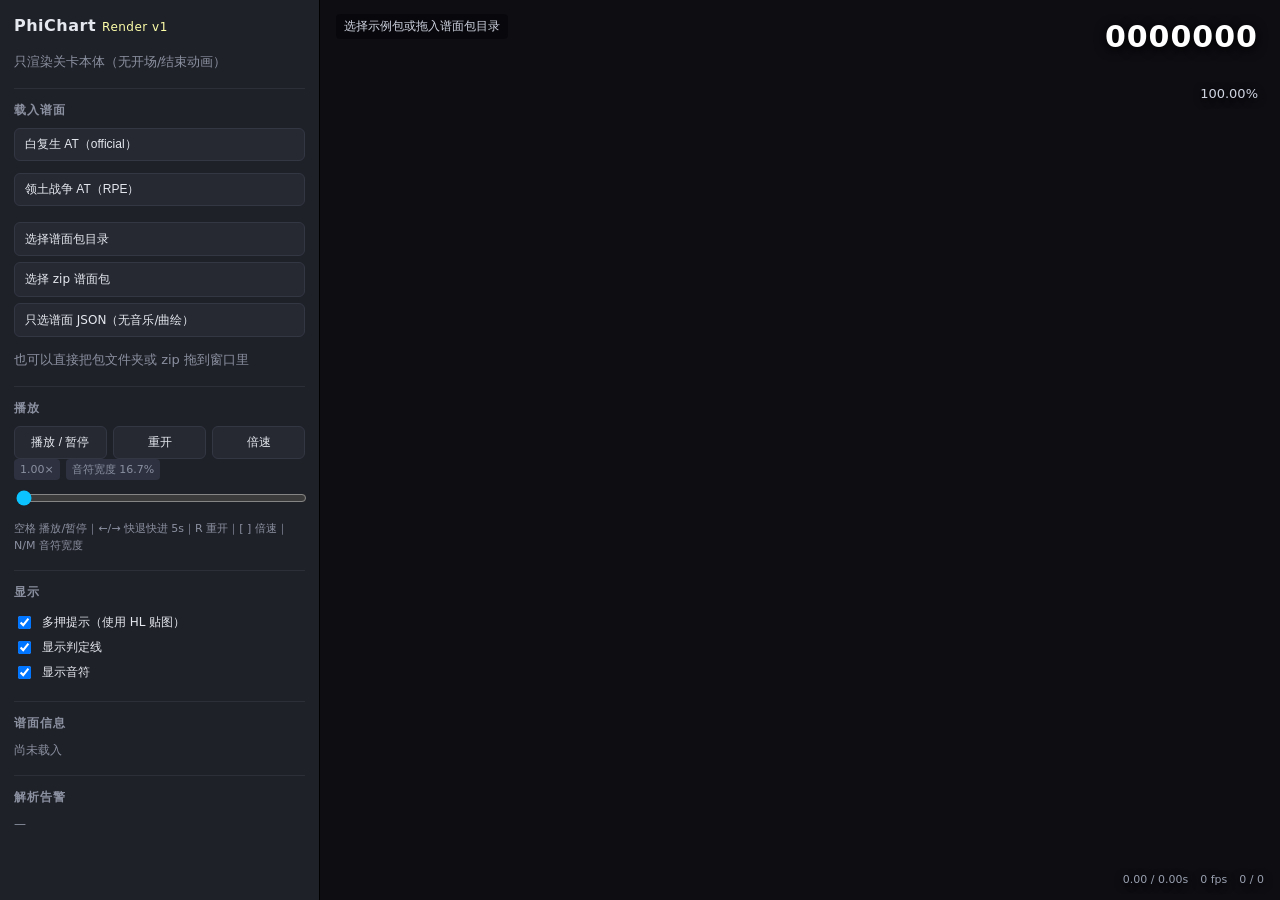
==== index.html @ 7cdf89f2 "feat(renderer): 第一版渲染器（官方格式为主，兼容 RPE 核心特性） - 内部统一模型（RPE 概念为超集、官方格式对齐）：拍/秒双时间轴、事件层、单位与类型编号归一化 - 解析：of" ====
<!doctype html>
<html lang="zh-CN">
  <head>
    <meta charset="utf-8" />
    <meta name="viewport" content="width=device-width, initial-scale=1" />
    <title>PhiChart Editor · 渲染器 v1</title>
    <link rel="stylesheet" href="styles.css" />
  </head>
  <body>
    <div id="boot">正在加载渲染器…</div>

    <aside id="panel">
      <header>
        <h1>PhiChart<span>Render v1</span></h1>
        <p class="dim">只渲染关卡本体（无开场/结束动画）</p>
      </header>

      <section>
        <h2>载入谱面</h2>
        <div id="samples" class="samples"></div>
        <label class="file">
          选择谱面包目录
          <input id="file-input" type="file" webkitdirectory multiple />
        </label>
        <label class="file">
          选择 zip 谱面包
          <input id="zip-input" type="file" accept=".zip" />
        </label>
        <label class="file">
          只选谱面 JSON（无音乐/曲绘）
          <input id="json-input" type="file" accept=".json,application/json" />
        </label>
        <p class="dim">也可以直接把包文件夹或 zip 拖到窗口里</p>
      </section>

      <section>
        <h2>播放</h2>
        <div class="row">
          <button id="btn-play">播放 / 暂停</button>
          <button id="btn-restart">重开</button>
          <button id="btn-rate">倍速</button>
        </div>
        <div class="row"><span id="rate" class="tag">1.00×</span><span id="note-width" class="tag">音符宽度</span></div>
        <input id="progress" type="range" min="0" max="100" value="0" step="0.1" />
        <div class="keys dim">空格 播放/暂停｜←/→ 快退快进 5s｜R 重开｜[ ] 倍速｜N/M 音符宽度</div>
      </section>

      <section>
        <h2>显示</h2>
        <label class="check"><input id="multi-hint" type="checkbox" checked /> 多押提示（使用 HL 贴图）</label>
        <label class="check"><input id="show-lines" type="checkbox" checked /> 显示判定线</label>
        <label class="check"><input id="show-notes" type="checkbox" checked /> 显示音符</label>
      </section>

      <section>
        <h2>谱面信息</h2>
        <div id="chart-info" class="info dim">尚未载入</div>
      </section>

      <section>
        <h2>解析告警</h2>
        <div id="warnings" class="warnings dim">—</div>
      </section>
    </aside>

    <main id="stage-wrap">
      <canvas id="stage"></canvas>
      <div id="hud">
        <div id="hud-score">0000000</div>
        <div id="hud-combo"></div>
        <div id="hud-acc">100.00%</div>
        <div id="hud-status">⏸ 暂停</div>
        <div class="bottom">
          <div id="hud-name"></div>
          <div id="hud-level"></div>
        </div>
        <div class="debug">
          <span id="hud-time">0.00 / 0.00s</span>
          <span id="hud-fps">0 fps</span>
          <span id="hud-notes">0 / 0</span>
        </div>
      </div>
    </main>

    <script type="module" src="src/app/main.js"></script>
  </body>
</html>
---- styles.css ----
:root {
  --bg: #17181d;
  --bg-2: #1f2128;
  --bg-3: #262932;
  --fg: #e6e8ef;
  --dim: #8b90a0;
  --accent: #feffa9;
  --accent-2: #0ac3ff;
  --warn: #ffb46b;
  --ok: #8ce99a;
  --panel-w: 320px;
}

* {
  box-sizing: border-box;
}

html,
body {
  margin: 0;
  height: 100%;
  background: var(--bg);
  color: var(--fg);
  font: 13px/1.55 "Segoe UI", "Microsoft YaHei", system-ui, sans-serif;
  overflow: hidden;
}

#boot {
  position: fixed;
  inset: 0;
  display: grid;
  place-items: center;
  background: var(--bg);
  color: var(--dim);
  z-index: 10;
}

#boot.hidden {
  display: none;
}

#panel {
  position: absolute;
  inset: 0 auto 0 0;
  width: var(--panel-w);
  padding: 14px 14px 24px;
  background: var(--bg-2);
  border-right: 1px solid #000;
  overflow-y: auto;
}

#panel header h1 {
  font-size: 16px;
  margin: 0 0 2px;
  letter-spacing: 0.5px;
}

#panel header h1 span {
  color: var(--accent);
  font-weight: 400;
  margin-left: 6px;
  font-size: 12px;
}

#panel section {
  margin-top: 16px;
  padding-top: 12px;
  border-top: 1px solid #2c2f38;
}

#panel h2 {
  font-size: 12px;
  text-transform: uppercase;
  letter-spacing: 1px;
  color: var(--dim);
  margin: 0 0 8px;
  font-weight: 600;
}

.dim {
  color: var(--dim);
}

.warn {
  color: var(--warn);
}

.ok {
  color: var(--ok);
}

.samples {
  display: flex;
  flex-direction: column;
  gap: 6px;
  margin-bottom: 10px;
}

button,
.file {
  display: block;
  width: 100%;
  padding: 7px 10px;
  margin-bottom: 6px;
  background: var(--bg-3);
  color: var(--fg);
  border: 1px solid #333743;
  border-radius: 6px;
  cursor: pointer;
  font-size: 12px;
  text-align: left;
}

button:hover,
.file:hover {
  background: #303442;
  border-color: #454b5c;
}

button:active {
  transform: translateY(1px);
}

.file input {
  display: none;
}

.row {
  display: flex;
  gap: 6px;
  align-items: center;
}

.row button {
  margin-bottom: 0;
  text-align: center;
}

.tag {
  background: #2d3140;
  border-radius: 4px;
  padding: 2px 6px;
  color: var(--dim);
  font-size: 11px;
  white-space: nowrap;
}

.check {
  display: flex;
  gap: 8px;
  align-items: center;
  padding: 3px 0;
  font-size: 12px;
  cursor: pointer;
}

.keys {
  font-size: 11px;
  margin-top: 8px;
}

.info {
  font-size: 12px;
}

.info b {
  color: var(--accent);
}

.warnings {
  font-size: 12px;
  max-height: 160px;
  overflow-y: auto;
}

input[type='range'] {
  width: 100%;
  margin-top: 10px;
  accent-color: var(--accent-2);
}

#stage-wrap {
  position: absolute;
  inset: 0 0 0 var(--panel-w);
  background: #0d0d12;
}

#stage {
  display: block;
  width: 100%;
  height: 100%;
}

#hud {
  position: absolute;
  inset: 0;
  pointer-events: none;
  font-family: "Segoe UI", "Microsoft YaHei", system-ui, sans-serif;
}

#hud-score {
  position: absolute;
  top: 14px;
  right: 22px;
  font-size: 30px;
  font-weight: 600;
  letter-spacing: 1px;
  color: #fff;
  text-shadow: 0 2px 12px #000;
  font-variant-numeric: tabular-nums;
}

#hud-combo {
  position: absolute;
  top: 52px;
  right: 22px;
  font-size: 22px;
  color: var(--accent);
  text-shadow: 0 2px 10px #000;
}

#hud-acc {
  position: absolute;
  top: 84px;
  right: 22px;
  font-size: 13px;
  color: #cfd3e0;
  text-shadow: 0 2px 8px #000;
}

#hud-status {
  position: absolute;
  top: 14px;
  left: 16px;
  font-size: 12px;
  color: #cfd3e0;
  background: rgba(0, 0, 0, 0.35);
  padding: 3px 8px;
  border-radius: 4px;
}

#hud .bottom {
  position: absolute;
  left: 16px;
  bottom: 12px;
  text-shadow: 0 2px 8px #000;
}

#hud-name {
  font-size: 16px;
  font-weight: 600;
}

#hud-level {
  font-size: 12px;
  color: #cfd3e0;
}

#hud .debug {
  position: absolute;
  right: 16px;
  bottom: 12px;
  display: flex;
  gap: 12px;
  font-size: 11px;
  color: #9aa0b0;
  text-shadow: 0 2px 8px #000;
  font-variant-numeric: tabular-nums;
}
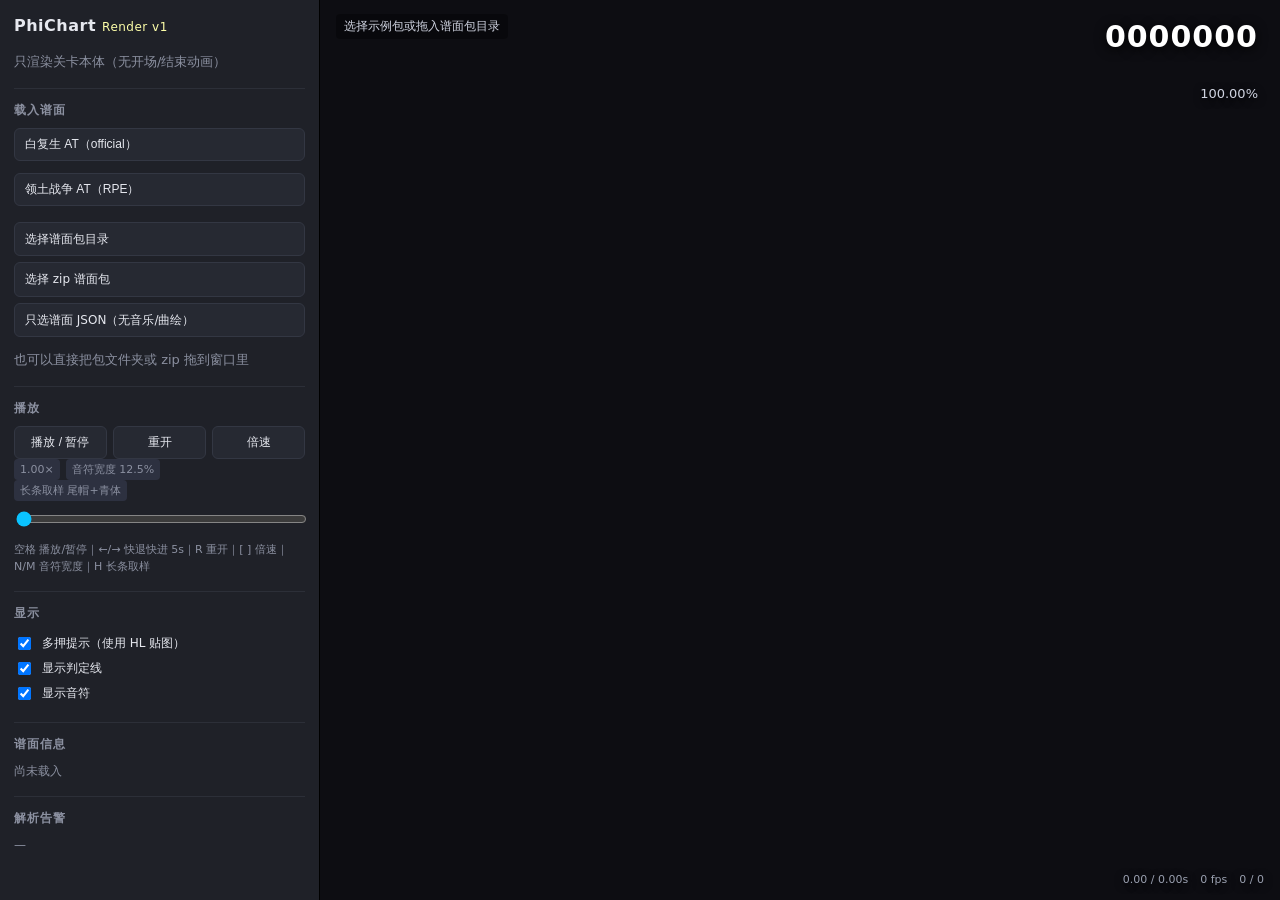
==== commit 1d3a6984: "feat(render): 长条取样方案可切换（默认「尾帽+青体」），并修正帧渲染工具的采样 bug 问题：Hold 长条上半段发灰发白，看起来像「头尾被拉得很长」 - 实测结论（tools/meas" ====
--- a/index.html
+++ b/index.html
@@ -41,8 +41,9 @@
           <button id="btn-rate">倍速</button>
         </div>
         <div class="row"><span id="rate" class="tag">1.00×</span><span id="note-width" class="tag">音符宽度</span></div>
+        <div class="row"><span id="hold-sample" class="tag">长条取样</span></div>
         <input id="progress" type="range" min="0" max="100" value="0" step="0.1" />
-        <div class="keys dim">空格 播放/暂停｜←/→ 快退快进 5s｜R 重开｜[ ] 倍速｜N/M 音符宽度</div>
+        <div class="keys dim">空格 播放/暂停｜←/→ 快退快进 5s｜R 重开｜[ ] 倍速｜N/M 音符宽度｜H 长条取样</div>
       </section>
 
       <section>
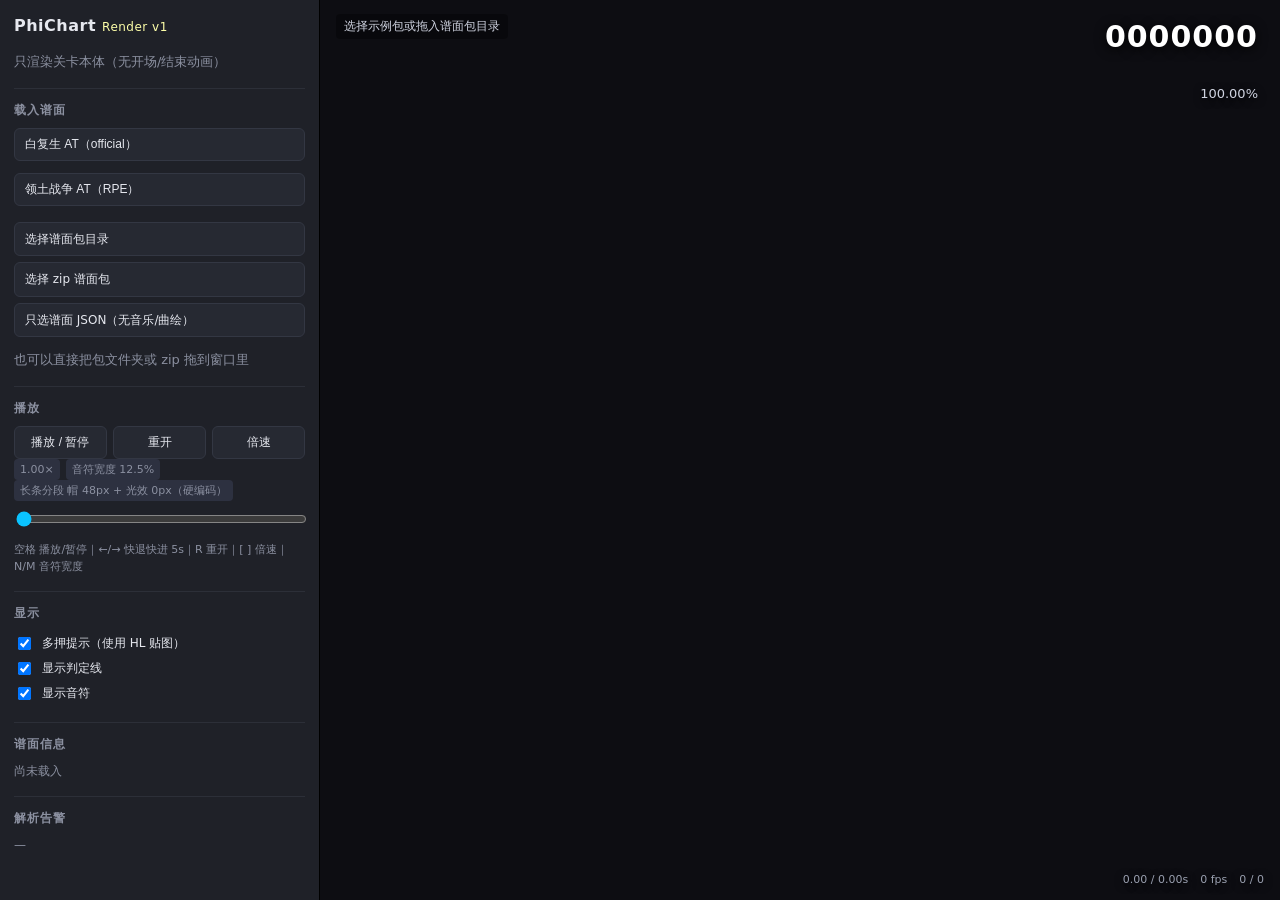
==== commit 7aefd1c7: "feat(render): 打击音效 + Hold/特效细节完善 + 积分边界 bug 修复（渲染器 v1 收尾） 长条（Hold） - 分段改为**硬编码**：源像素 [48px 光效][48px " ====
--- a/index.html
+++ b/index.html
@@ -43,7 +43,7 @@
         <div class="row"><span id="rate" class="tag">1.00×</span><span id="note-width" class="tag">音符宽度</span></div>
         <div class="row"><span id="hold-sample" class="tag">长条取样</span></div>
         <input id="progress" type="range" min="0" max="100" value="0" step="0.1" />
-        <div class="keys dim">空格 播放/暂停｜←/→ 快退快进 5s｜R 重开｜[ ] 倍速｜N/M 音符宽度｜H 长条取样</div>
+        <div class="keys dim">空格 播放/暂停｜←/→ 快退快进 5s｜R 重开｜[ ] 倍速｜N/M 音符宽度</div>
       </section>
 
       <section>
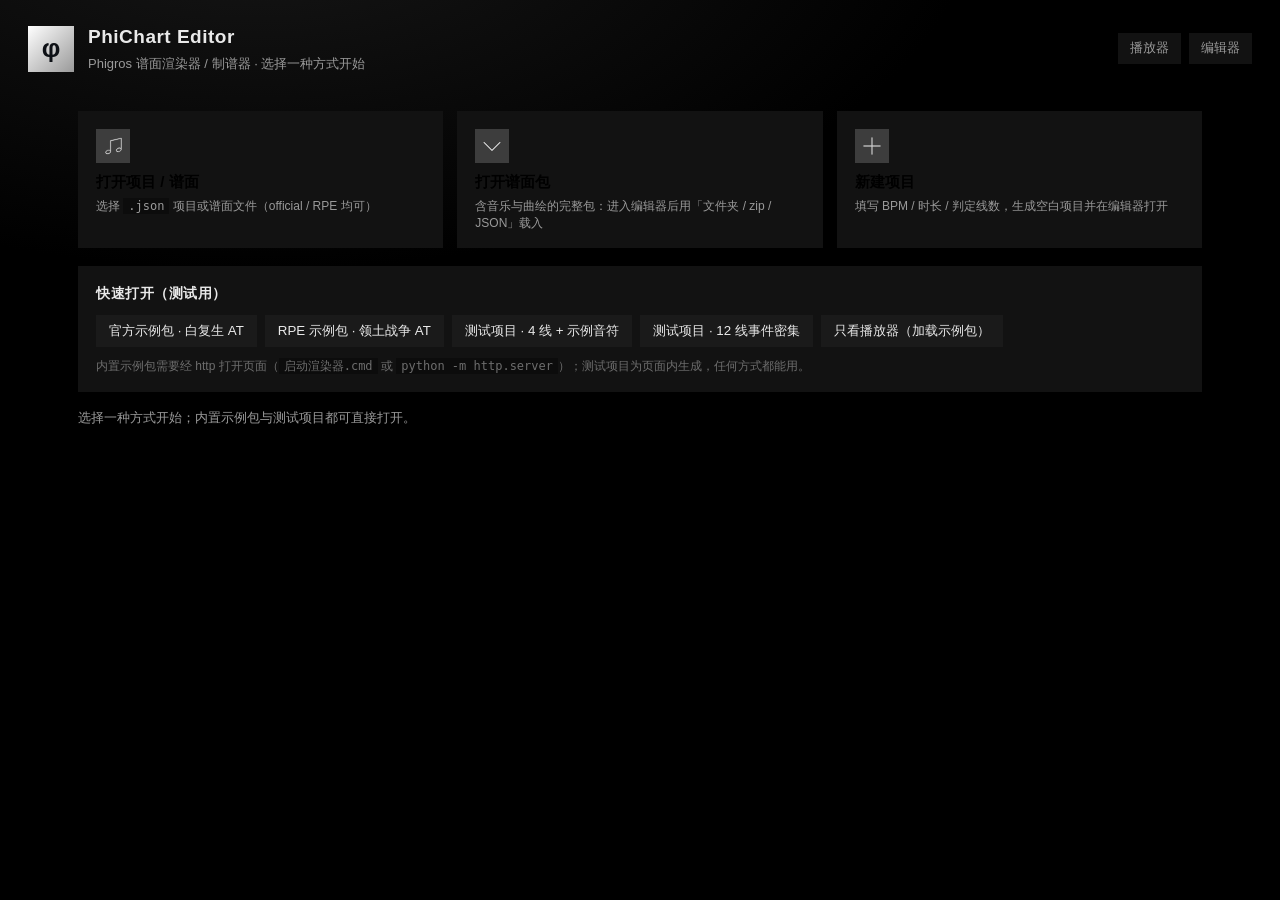
==== commit 5ef7a6ce: "refactor(pages): index.html 改为开始页，播放器移到 player.html - index.html：开始页（原 start.html 的内容），站点根路径直接进开始页 -" ====
--- a/index.html
+++ b/index.html
@@ -3,86 +3,85 @@
   <head>
     <meta charset="utf-8" />
     <meta name="viewport" content="width=device-width, initial-scale=1" />
-    <title>PhiChart Editor · 渲染器 v1</title>
-    <link rel="stylesheet" href="styles.css" />
+    <title>PhiChart Editor · 开始</title>
+    <link rel="stylesheet" href="start.css" />
   </head>
-  <body>
-    <div id="boot">正在加载渲染器…</div>
+  <body class="st">
+    <header class="st-head">
+      <div class="st-brand">
+        <div class="st-logo">φ</div>
+        <div>
+          <h1>PhiChart Editor</h1>
+          <p class="dim" id="st-subtitle">Phigros 谱面渲染器 / 制谱器 · 选择一种方式开始</p>
+        </div>
+      </div>
+      <nav class="st-links">
+        <a class="st-link" href="player.html" title="只播放与查看谱面">播放器</a>
+        <a class="st-link" href="edit.html" title="直接进入编辑器">编辑器</a>
+      </nav>
+    </header>
 
-    <aside id="panel">
-      <header>
-        <h1>PhiChart<span>Render v1</span></h1>
-        <p class="dim">只渲染关卡本体（无开场/结束动画）</p>
-      </header>
+    <main class="st-main">
+      <!-- 主操作 -->
+      <section class="st-cards">
+        <button class="st-card" id="st-open-project" type="button">
+          <span class="st-card-ico" data-icon="note"></span>
+          <span class="st-card-title">打开项目 / 谱面</span>
+          <span class="st-card-desc">选择 <code>.json</code> 项目或谱面文件（official / RPE 均可）</span>
+        </button>
 
-      <section>
-        <h2>载入谱面</h2>
-        <div id="samples" class="samples"></div>
-        <label class="file">
-          选择谱面包目录
-          <input id="file-input" type="file" webkitdirectory multiple />
-        </label>
-        <label class="file">
-          选择 zip 谱面包
-          <input id="zip-input" type="file" accept=".zip" />
-        </label>
-        <label class="file">
-          只选谱面 JSON（无音乐/曲绘）
-          <input id="json-input" type="file" accept=".json,application/json" />
-        </label>
-        <p class="dim">也可以直接把包文件夹或 zip 拖到窗口里</p>
+        <button class="st-card" id="st-open-package" type="button">
+          <span class="st-card-ico" data-icon="expand"></span>
+          <span class="st-card-title">打开谱面包</span>
+          <span class="st-card-desc">含音乐与曲绘的完整包：进入编辑器后用「文件夹 / zip / JSON」载入</span>
+        </button>
+
+        <button class="st-card" id="st-new-project" type="button">
+          <span class="st-card-ico" data-icon="add"></span>
+          <span class="st-card-title">新建项目</span>
+          <span class="st-card-desc">填写 BPM / 时长 / 判定线数，生成空白项目并在编辑器打开</span>
+        </button>
       </section>
 
-      <section>
-        <h2>播放</h2>
-        <div class="row">
-          <button id="btn-play">播放 / 暂停</button>
-          <button id="btn-restart">重开</button>
-          <button id="btn-rate">倍速</button>
+      <!-- 新建项目参数（点「新建项目」后展开） -->
+      <section class="st-form hidden" id="st-form">
+        <h2>新建项目</h2>
+        <div class="st-fields">
+          <label>项目名<input id="st-f-name" type="text" value="未命名项目" /></label>
+          <label>BPM<input id="st-f-bpm" type="number" value="174" min="1" max="1000" /></label>
+          <label>时长（秒）<input id="st-f-sec" type="number" value="60" min="5" max="900" /></label>
+          <label>判定线数<input id="st-f-lines" type="number" value="4" min="1" max="24" /></label>
+          <label class="st-check"><input id="st-f-demo" type="checkbox" /> 同时放入示例音符与事件（便于测试）</label>
         </div>
-        <div class="row"><span id="rate" class="tag">1.00×</span><span id="note-width" class="tag">音符宽度</span></div>
-        <div class="row"><span id="hold-sample" class="tag">长条取样</span></div>
-        <input id="progress" type="range" min="0" max="100" value="0" step="0.1" />
-        <div class="keys dim">空格 播放/暂停｜←/→ 快退快进 5s｜R 重开｜[ ] 倍速｜N/M 音符宽度</div>
+        <div class="st-form-actions">
+          <button class="st-btn primary" id="st-form-create" type="button">创建并打开编辑器</button>
+          <button class="st-btn" id="st-form-test" type="button">改为创建「测试项目」</button>
+          <button class="st-btn" id="st-form-cancel" type="button">取消</button>
+        </div>
+        <p class="st-note">
+          新建项目目前生成的是 <b>官方格式（formatVersion 3）</b>的骨架；自有项目格式与保存功能按 README 路线图在阶段 1–2 实现。
+        </p>
       </section>
 
-      <section>
-        <h2>显示</h2>
-        <label class="check"><input id="multi-hint" type="checkbox" checked /> 多押提示（使用 HL 贴图）</label>
-        <label class="check"><input id="show-lines" type="checkbox" checked /> 显示判定线</label>
-        <label class="check"><input id="show-notes" type="checkbox" checked /> 显示音符</label>
+      <!-- 测试用快速入口 -->
+      <section class="st-quick">
+        <h2>快速打开（测试用）</h2>
+        <div class="st-chips">
+          <button class="st-chip" id="st-open-official" type="button">官方示例包 · 白复生 AT</button>
+          <button class="st-chip" id="st-open-rpe" type="button">RPE 示例包 · 领土战争 AT</button>
+          <button class="st-chip" id="st-open-test" type="button">测试项目 · 4 线 + 示例音符</button>
+          <button class="st-chip" id="st-open-test-lines" type="button">测试项目 · 12 线事件密集</button>
+          <button class="st-chip" id="st-open-player" type="button">只看播放器（加载示例包）</button>
+        </div>
+        <p class="st-note" id="st-quick-note">
+          内置示例包需要经 http 打开页面（<code>启动渲染器.cmd</code> 或 <code>python -m http.server</code>）；测试项目为页面内生成，任何方式都能用。
+        </p>
       </section>
 
-      <section>
-        <h2>谱面信息</h2>
-        <div id="chart-info" class="info dim">尚未载入</div>
-      </section>
-
-      <section>
-        <h2>解析告警</h2>
-        <div id="warnings" class="warnings dim">—</div>
-      </section>
-    </aside>
-
-    <main id="stage-wrap">
-      <canvas id="stage"></canvas>
-      <div id="hud">
-        <div id="hud-score">0000000</div>
-        <div id="hud-combo"></div>
-        <div id="hud-acc">100.00%</div>
-        <div id="hud-status">⏸ 暂停</div>
-        <div class="bottom">
-          <div id="hud-name"></div>
-          <div id="hud-level"></div>
-        </div>
-        <div class="debug">
-          <span id="hud-time">0.00 / 0.00s</span>
-          <span id="hud-fps">0 fps</span>
-          <span id="hud-notes">0 / 0</span>
-        </div>
-      </div>
+      <section class="st-status" id="st-status"></section>
     </main>
 
-    <script type="module" src="src/app/main.js"></script>
+    <input type="file" id="st-file" accept=".json,application/json" style="display: none" />
+    <script type="module" src="src/start/main.js"></script>
   </body>
 </html>
--- a/start.css
+++ b/start.css
@@ -0,0 +1,288 @@
+/* ─────────────────────────────────────────────────────────────
+   开始页：引导「打开项目 / 打开包 / 新建项目」+ 测试用快速入口
+   与编辑器同一套暗色扁平风格
+   ───────────────────────────────────────────────────────────── */
+
+:root {
+  /* 与编辑器一致：中性灰 / 黑色阶，无边框、直角、扁平 */
+  --bg: #000000;
+  --panel: #121212;
+  --panel-2: #1a1a1a;
+  --panel-3: #242424;
+  --panel-4: #2e2e2e;
+  --line: rgba(255, 255, 255, 0.08);
+  --text: #e9e9e9;
+  --dim: #9a9a9a;
+  --dim-2: #6d6d6d;
+  --accent: #ffffff;
+  --accent-2: #cccccc;
+  --ok: #5fce8f;
+}
+
+* {
+  box-sizing: border-box;
+}
+html,
+body {
+  margin: 0;
+  min-height: 100%;
+}
+body.st {
+  background: radial-gradient(1200px 600px at 20% -10%, #171717 0%, var(--bg) 60%);
+  color: var(--text);
+  font: 13px/1.6 -apple-system, "Segoe UI", "Microsoft YaHei", Roboto, sans-serif;
+  display: flex;
+  flex-direction: column;
+}
+.dim {
+  color: var(--dim);
+}
+code {
+  background: #00000055;
+  padding: 1px 5px;
+  border-radius: 0;
+  font-size: 12px;
+}
+.hidden {
+  display: none !important;
+}
+
+/* 图标（与编辑器一致：CSS mask 上色，跟随 currentColor） */
+.ic {
+  display: inline-block;
+  vertical-align: -2px;
+  flex: 0 0 auto;
+  background-color: currentColor;
+  -webkit-mask: var(--ic-url) center / contain no-repeat;
+  mask: var(--ic-url) center / contain no-repeat;
+}
+
+/* ── 头部 ── */
+.st-head {
+  display: flex;
+  align-items: center;
+  gap: 16px;
+  padding: 22px 28px 10px;
+}
+.st-brand {
+  display: flex;
+  align-items: center;
+  gap: 14px;
+  flex: 1;
+  min-width: 0;
+}
+.st-logo {
+  width: 46px;
+  height: 46px;
+  border-radius: 0;
+  display: grid;
+  place-items: center;
+  font-size: 26px;
+  font-weight: 700;
+  color: #0e1116;
+  background: linear-gradient(135deg, #ffffff, #9a9a9a);
+}
+.st-head h1 {
+  margin: 0;
+  font-size: 19px;
+  letter-spacing: 0.5px;
+}
+.st-head p {
+  margin: 2px 0 0;
+}
+.st-links {
+  display: flex;
+  gap: 8px;
+}
+.st-link {
+  color: var(--dim);
+  text-decoration: none;
+  padding: 5px 12px;
+  border: 0;
+  border-radius: 0;
+  background: var(--panel);
+  white-space: nowrap;
+}
+.st-link:hover {
+  color: var(--text);
+  background: var(--panel-3);
+}
+
+/* ── 主体 ── */
+.st-main {
+  flex: 1;
+  padding: 8px 28px 40px;
+  max-width: 1180px;
+  width: 100%;
+  margin: 0 auto;
+}
+.st-cards {
+  display: grid;
+  grid-template-columns: repeat(auto-fit, minmax(240px, 1fr));
+  gap: 14px;
+  margin: 18px 0 8px;
+}
+.st-card {
+  display: flex;
+  flex-direction: column;
+  align-items: flex-start;
+  gap: 6px;
+  padding: 18px 18px 16px;
+  text-align: left;
+  background: var(--panel);
+  border: 0;
+  border-radius: 0;
+  cursor: pointer;
+  transition: transform 0.08s ease, border-color 0.12s ease, background 0.12s ease;
+}
+.st-card:hover {
+  background: var(--panel-2);
+  transform: translateY(-1px);
+}
+.st-card-ico {
+  width: 34px;
+  height: 34px;
+  display: grid;
+  place-items: center;
+  border-radius: 0;
+  color: #f0f0f0;
+  background: color-mix(in srgb, var(--accent) 18%, transparent);
+  border: 0;
+  margin-bottom: 4px;
+}
+.st-card-ico .ic {
+  width: 18px;
+  height: 18px;
+}
+.st-card-title {
+  font-size: 15px;
+  font-weight: 600;
+}
+.st-card-desc {
+  color: var(--dim);
+  font-size: 12px;
+}
+
+/* ── 新建项目表单 ── */
+.st-form {
+  margin: 14px 0;
+  padding: 16px 18px;
+  background: var(--panel);
+  border: 0;
+  border-radius: 0;
+}
+.st-form h2,
+.st-quick h2 {
+  margin: 0 0 10px;
+  font-size: 14px;
+  color: var(--text);
+  letter-spacing: 0.5px;
+}
+.st-fields {
+  display: grid;
+  grid-template-columns: repeat(auto-fit, minmax(160px, 1fr));
+  gap: 10px 16px;
+}
+.st-fields label {
+  display: flex;
+  flex-direction: column;
+  gap: 4px;
+  color: var(--dim);
+  font-size: 12px;
+}
+.st-fields input[type="text"],
+.st-fields input[type="number"] {
+  height: 30px;
+  padding: 0 8px;
+  color: var(--text);
+  background: var(--panel-3);
+  border: 0;
+  border-radius: 0;
+  font: inherit;
+}
+.st-fields input:focus {
+  outline: none;
+  background: #2f2f2f;
+}
+.st-check {
+  flex-direction: row !important;
+  align-items: center;
+  gap: 6px !important;
+  grid-column: 1 / -1;
+}
+.st-check input {
+  accent-color: var(--accent);
+}
+.st-form-actions {
+  display: flex;
+  gap: 8px;
+  margin-top: 14px;
+  flex-wrap: wrap;
+}
+.st-btn {
+  height: 30px;
+  padding: 0 14px;
+  border-radius: 0;
+  border: 0;
+  background: var(--panel-3);
+  color: var(--text);
+  cursor: pointer;
+}
+.st-btn:hover {
+  background: var(--panel-4);
+}
+.st-btn.primary {
+  background: color-mix(in srgb, var(--accent) 30%, var(--panel-3));
+}
+.st-note {
+  margin: 10px 0 0;
+  color: var(--dim-2);
+  font-size: 12px;
+}
+
+/* ── 快速入口 ── */
+.st-quick {
+  margin-top: 18px;
+  padding: 16px 18px;
+  background: var(--panel);
+  border: 0;
+  border-radius: 0;
+}
+.st-chips {
+  display: flex;
+  flex-wrap: wrap;
+  gap: 8px;
+}
+.st-chip {
+  display: inline-flex;
+  align-items: center;
+  gap: 7px;
+  padding: 7px 13px;
+  border-radius: 0;
+  border: 0;
+  background: var(--panel-2);
+  color: var(--text);
+  cursor: pointer;
+}
+.st-chip:hover {
+  background: var(--panel-4);
+}
+.st-chip .ic {
+  width: 15px;
+  height: 15px;
+  color: var(--accent);
+}
+
+/* ── 状态行 ── */
+.st-status {
+  margin-top: 16px;
+  min-height: 22px;
+  color: var(--dim);
+  font-variant-numeric: tabular-nums;
+}
+.st-status.error {
+  color: #ffb4b4;
+}
+.st-status.ok {
+  color: var(--ok);
+}
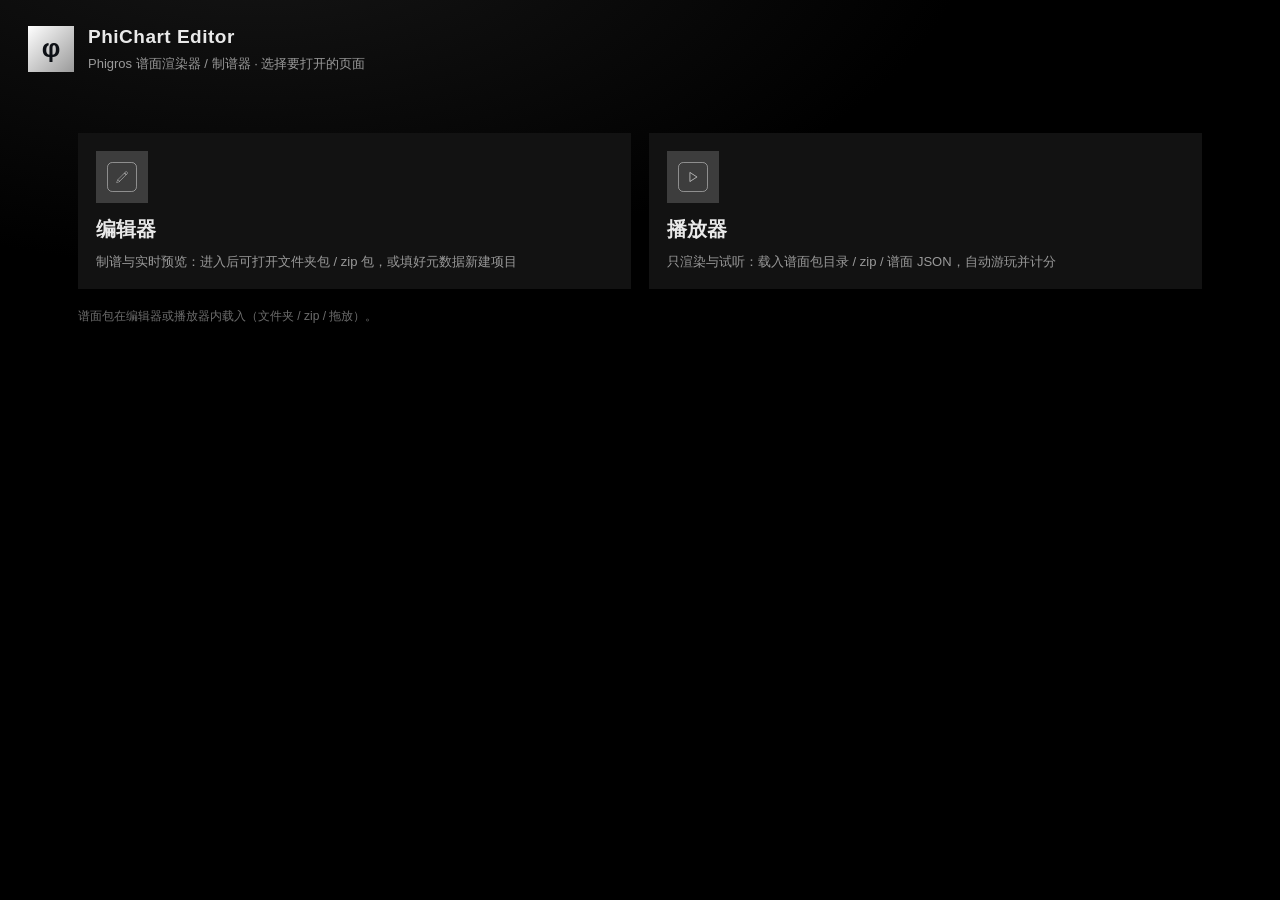
==== commit dde3d304: "feat: 导出与内部项目格式；开始页改版与欢迎流程；界面文案精简 导出 - 官谱 zip / RPE zip / 内部项目 zip 三种导出（core/export-package.js、core/" ====
--- a/index.html
+++ b/index.html
@@ -12,76 +12,30 @@
         <div class="st-logo">φ</div>
         <div>
           <h1>PhiChart Editor</h1>
-          <p class="dim" id="st-subtitle">Phigros 谱面渲染器 / 制谱器 · 选择一种方式开始</p>
+          <p class="dim" id="st-subtitle">正在加载脚本…（首次打开较慢，请稍候）</p>
         </div>
       </div>
-      <nav class="st-links">
-        <a class="st-link" href="player.html" title="只播放与查看谱面">播放器</a>
-        <a class="st-link" href="edit.html" title="直接进入编辑器">编辑器</a>
-      </nav>
     </header>
 
     <main class="st-main">
-      <!-- 主操作 -->
-      <section class="st-cards">
-        <button class="st-card" id="st-open-project" type="button">
-          <span class="st-card-ico" data-icon="note"></span>
-          <span class="st-card-title">打开项目 / 谱面</span>
-          <span class="st-card-desc">选择 <code>.json</code> 项目或谱面文件（official / RPE 均可）</span>
-        </button>
+      <!-- 只留两个入口：编辑器 / 播放器。打开谱面包、新建项目等都在编辑器内完成 -->
+      <section class="st-cards st-choices">
+        <a class="st-card st-card-big" href="edit.html" id="st-editor" title="制谱：打开谱面包或新建项目">
+          <span class="st-card-ico" data-icon="editor_icon" data-icon-size="30"></span>
+          <span class="st-card-title">编辑器</span>
+          <span class="st-card-desc">制谱与实时预览：进入后可打开文件夹包 / zip 包，或填好元数据新建项目</span>
+        </a>
 
-        <button class="st-card" id="st-open-package" type="button">
-          <span class="st-card-ico" data-icon="expand"></span>
-          <span class="st-card-title">打开谱面包</span>
-          <span class="st-card-desc">含音乐与曲绘的完整包：进入编辑器后用「文件夹 / zip / JSON」载入</span>
-        </button>
-
-        <button class="st-card" id="st-new-project" type="button">
-          <span class="st-card-ico" data-icon="add"></span>
-          <span class="st-card-title">新建项目</span>
-          <span class="st-card-desc">填写 BPM / 时长 / 判定线数，生成空白项目并在编辑器打开</span>
-        </button>
+        <a class="st-card st-card-big" href="player.html" id="st-player" title="只播放与查看谱面">
+          <span class="st-card-ico" data-icon="player_icon" data-icon-size="30"></span>
+          <span class="st-card-title">播放器</span>
+          <span class="st-card-desc">只渲染与试听：载入谱面包目录 / zip / 谱面 JSON，自动游玩并计分</span>
+        </a>
       </section>
 
-      <!-- 新建项目参数（点「新建项目」后展开） -->
-      <section class="st-form hidden" id="st-form">
-        <h2>新建项目</h2>
-        <div class="st-fields">
-          <label>项目名<input id="st-f-name" type="text" value="未命名项目" /></label>
-          <label>BPM<input id="st-f-bpm" type="number" value="174" min="1" max="1000" /></label>
-          <label>时长（秒）<input id="st-f-sec" type="number" value="60" min="5" max="900" /></label>
-          <label>判定线数<input id="st-f-lines" type="number" value="4" min="1" max="24" /></label>
-          <label class="st-check"><input id="st-f-demo" type="checkbox" /> 同时放入示例音符与事件（便于测试）</label>
-        </div>
-        <div class="st-form-actions">
-          <button class="st-btn primary" id="st-form-create" type="button">创建并打开编辑器</button>
-          <button class="st-btn" id="st-form-test" type="button">改为创建「测试项目」</button>
-          <button class="st-btn" id="st-form-cancel" type="button">取消</button>
-        </div>
-        <p class="st-note">
-          新建项目目前生成的是 <b>官方格式（formatVersion 3）</b>的骨架；自有项目格式与保存功能按 README 路线图在阶段 1–2 实现。
-        </p>
-      </section>
-
-      <!-- 测试用快速入口 -->
-      <section class="st-quick">
-        <h2>快速打开（测试用）</h2>
-        <div class="st-chips">
-          <button class="st-chip" id="st-open-official" type="button">官方示例包 · 白复生 AT</button>
-          <button class="st-chip" id="st-open-rpe" type="button">RPE 示例包 · 领土战争 AT</button>
-          <button class="st-chip" id="st-open-test" type="button">测试项目 · 4 线 + 示例音符</button>
-          <button class="st-chip" id="st-open-test-lines" type="button">测试项目 · 12 线事件密集</button>
-          <button class="st-chip" id="st-open-player" type="button">只看播放器（加载示例包）</button>
-        </div>
-        <p class="st-note" id="st-quick-note">
-          内置示例包需要经 http 打开页面（<code>启动渲染器.cmd</code> 或 <code>python -m http.server</code>）；测试项目为页面内生成，任何方式都能用。
-        </p>
-      </section>
-
-      <section class="st-status" id="st-status"></section>
+      <p class="st-note" style="margin-top: 18px">谱面包在编辑器或播放器内载入（文件夹 / zip / 拖放）。</p>
     </main>
 
-    <input type="file" id="st-file" accept=".json,application/json" style="display: none" />
     <script type="module" src="src/start/main.js"></script>
   </body>
 </html>
--- a/start.css
+++ b/start.css
@@ -122,6 +122,32 @@
   gap: 14px;
   margin: 18px 0 8px;
 }
+/* 开始页只有两个入口：给它们更大的版面 */
+.st-choices {
+  grid-template-columns: repeat(auto-fit, minmax(300px, 1fr));
+  margin-top: 40px;
+  gap: 18px;
+}
+.st-card-big {
+  padding: 26px 24px 22px;
+  text-decoration: none;
+  color: inherit;
+}
+.st-card-big .st-card-title {
+  font-size: 20px;
+}
+.st-card-big .st-card-desc {
+  font-size: 13px;
+  line-height: 1.7;
+}
+.st-card-big .st-card-ico {
+  width: 52px;
+  height: 52px;
+}
+.st-card-big .st-card-ico .ic {
+  width: 30px;
+  height: 30px;
+}
 .st-card {
   display: flex;
   flex-direction: column;
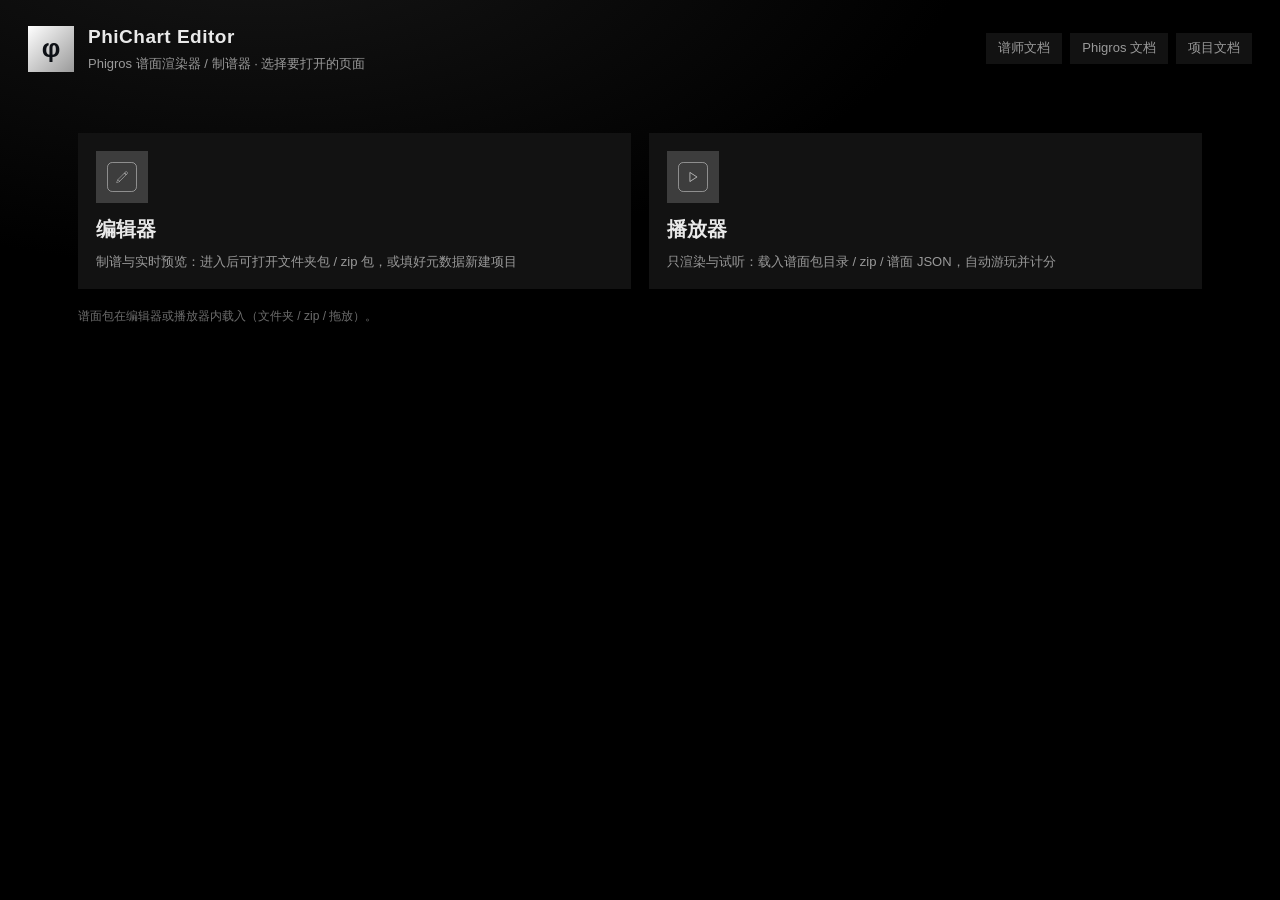
==== commit 18a7cd39: "docs: 文档重组为谱师/Phigros/项目三部分，并把代码注释指向新文档 删除旧的 格式说明.md 与 docs/01-06，重组为三份： - docs/谱师文档.md：制谱器使用指南（启动、界" ====
--- a/index.html
+++ b/index.html
@@ -15,6 +15,19 @@
           <p class="dim" id="st-subtitle">正在加载脚本…（首次打开较慢，请稍候）</p>
         </div>
       </div>
+
+      <!-- 文档在 GitHub 仓库中维护：开始页只给入口，不内嵌副本 -->
+      <nav class="st-links" aria-label="文档">
+        <a class="st-link" id="st-doc-charter"
+          href="https://github.com/Stry114/PhiChart-Editor/blob/main/docs/%E8%B0%B1%E5%B8%88%E6%96%87%E6%A1%A3.md"
+          target="_blank" rel="noopener" title="制谱器使用指南（GitHub）">谱师文档</a>
+        <a class="st-link" id="st-doc-phigros"
+          href="https://github.com/Stry114/PhiChart-Editor/blob/main/docs/Phigros%E6%96%87%E6%A1%A3.md"
+          target="_blank" rel="noopener" title="谱面格式与实现方案（GitHub）">Phigros 文档</a>
+        <a class="st-link" id="st-doc-project"
+          href="https://github.com/Stry114/PhiChart-Editor/blob/main/docs/%E9%A1%B9%E7%9B%AE%E6%96%87%E6%A1%A3.md"
+          target="_blank" rel="noopener" title="架构与开发文档（GitHub）">项目文档</a>
+      </nav>
     </header>
 
     <main class="st-main">
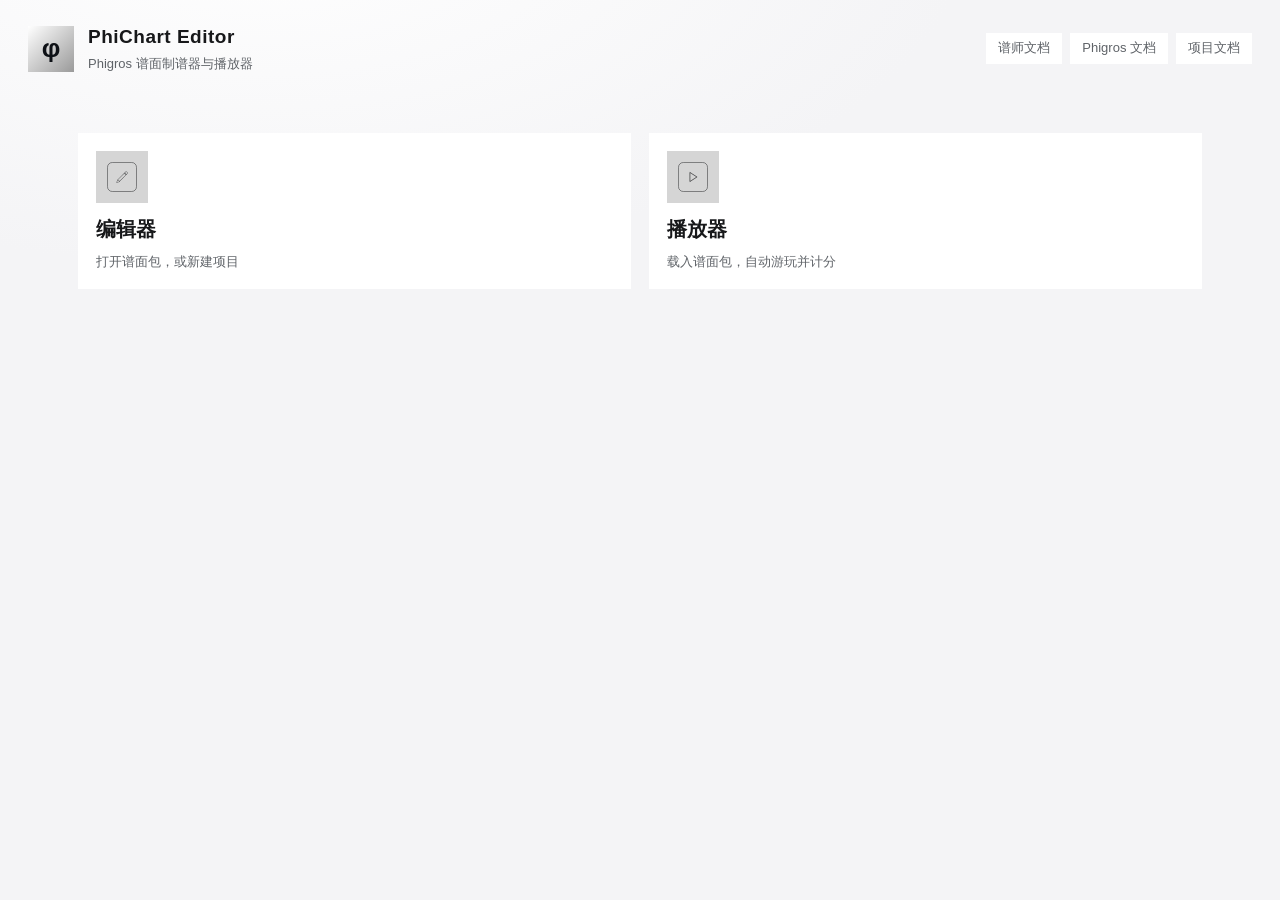
==== commit 1f8805ec: "chore(ui): 精简全站界面文案 采用正式、简短的表述：行标签去掉括号补充（起始时间（拍）→ 起始时间 等），悬停提示只留动作与必要快捷键，状态文字去掉「添加：」 「切开：」「快速切线：」等日志" ====
--- a/index.html
+++ b/index.html
@@ -12,7 +12,7 @@
         <div class="st-logo">φ</div>
         <div>
           <h1>PhiChart Editor</h1>
-          <p class="dim" id="st-subtitle">正在加载脚本…（首次打开较慢，请稍候）</p>
+          <p class="dim" id="st-subtitle">正在加载…</p>
         </div>
       </div>
 
@@ -20,33 +20,31 @@
       <nav class="st-links" aria-label="文档">
         <a class="st-link" id="st-doc-charter"
           href="https://github.com/Stry114/PhiChart-Editor/blob/main/docs/%E8%B0%B1%E5%B8%88%E6%96%87%E6%A1%A3.md"
-          target="_blank" rel="noopener" title="制谱器使用指南（GitHub）">谱师文档</a>
+          target="_blank" rel="noopener" title="使用指南">谱师文档</a>
         <a class="st-link" id="st-doc-phigros"
           href="https://github.com/Stry114/PhiChart-Editor/blob/main/docs/Phigros%E6%96%87%E6%A1%A3.md"
-          target="_blank" rel="noopener" title="谱面格式与实现方案（GitHub）">Phigros 文档</a>
+          target="_blank" rel="noopener" title="谱面格式文档">Phigros 文档</a>
         <a class="st-link" id="st-doc-project"
           href="https://github.com/Stry114/PhiChart-Editor/blob/main/docs/%E9%A1%B9%E7%9B%AE%E6%96%87%E6%A1%A3.md"
-          target="_blank" rel="noopener" title="架构与开发文档（GitHub）">项目文档</a>
+          target="_blank" rel="noopener" title="开发文档">项目文档</a>
       </nav>
     </header>
 
     <main class="st-main">
       <!-- 只留两个入口：编辑器 / 播放器。打开谱面包、新建项目等都在编辑器内完成 -->
       <section class="st-cards st-choices">
-        <a class="st-card st-card-big" href="edit.html" id="st-editor" title="制谱：打开谱面包或新建项目">
+        <a class="st-card st-card-big" href="edit.html" id="st-editor" title="制谱">
           <span class="st-card-ico" data-icon="editor_icon" data-icon-size="30"></span>
           <span class="st-card-title">编辑器</span>
-          <span class="st-card-desc">制谱与实时预览：进入后可打开文件夹包 / zip 包，或填好元数据新建项目</span>
+          <span class="st-card-desc">打开谱面包，或新建项目</span>
         </a>
 
-        <a class="st-card st-card-big" href="player.html" id="st-player" title="只播放与查看谱面">
+        <a class="st-card st-card-big" href="player.html" id="st-player" title="播放谱面">
           <span class="st-card-ico" data-icon="player_icon" data-icon-size="30"></span>
           <span class="st-card-title">播放器</span>
-          <span class="st-card-desc">只渲染与试听：载入谱面包目录 / zip / 谱面 JSON，自动游玩并计分</span>
+          <span class="st-card-desc">载入谱面包，自动游玩并计分</span>
         </a>
       </section>
-
-      <p class="st-note" style="margin-top: 18px">谱面包在编辑器或播放器内载入（文件夹 / zip / 拖放）。</p>
     </main>
 
     <script type="module" src="src/start/main.js"></script>
--- a/start.css
+++ b/start.css
@@ -17,6 +17,8 @@
   --accent: #ffffff;
   --accent-2: #cccccc;
   --ok: #5fce8f;
+  /* 表单控件 / 滚动条跟随系统主题（浅色系统下不要冒出白色原生控件） */
+  color-scheme: dark light;
 }
 
 * {
@@ -312,3 +314,35 @@
 .st-status.ok {
   color: var(--ok);
 }
+
+/* ───────────────────────── 浅色模式（跟随系统 / 浏览器主题） ─────────────────────────
+   开始页与编辑器同一套暗色扁平风格；但在浅色系统下，图标与文字（`--text` / `--accent` 写死近白）
+   会变成「白底白字」。这里给出浅色配色：背景提亮、文字与图标转深色。 */
+@media (prefers-color-scheme: light) {
+  :root {
+    --bg: #f4f4f6;
+    --panel: #ffffff;
+    --panel-2: #f7f7f9;
+    --panel-3: #ececf0;
+    --panel-4: #e2e2e8;
+    --line: rgba(0, 0, 0, 0.14);
+    --text: #17181a;
+    --dim: #5f6368;
+    --dim-2: #80868b;
+    --accent: #17181a;
+    --accent-2: #3c4043;
+    --ok: #15803d;
+  }
+  body.st {
+    background: radial-gradient(1200px 600px at 20% -10%, #ffffff 0%, var(--bg) 60%);
+  }
+  code {
+    background: rgba(0, 0, 0, 0.06);
+  }
+  .st-card-ico {
+    color: #17181a;
+  }
+  .st-status.error {
+    color: #b3261e;
+  }
+}
